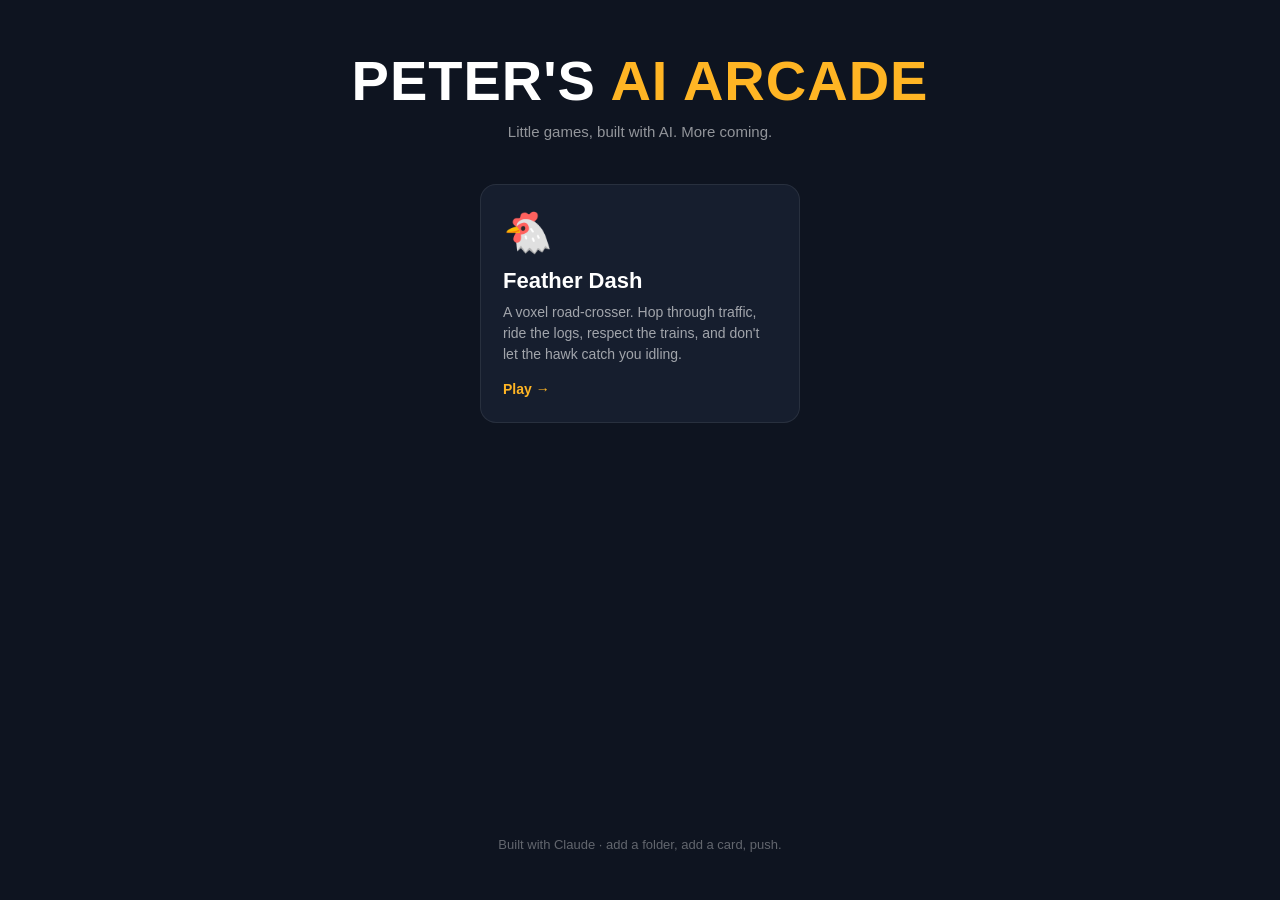
==== index.html @ ba768778 "AI Arcade: launcher + Feather Dash (voxel road-crosser) Co-Authored-By: Claude Fable 5 <noreply@anth" ====
<!DOCTYPE html>
<html lang="en">
<head>
<meta charset="utf-8">
<title>Peter's AI Arcade</title>
<meta name="viewport" content="width=device-width, initial-scale=1">
<style>
  * { margin: 0; padding: 0; box-sizing: border-box; }
  body {
    min-height: 100vh;
    background: #0e1420;
    color: #fff;
    font-family: 'Segoe UI', Arial, sans-serif;
    display: flex; flex-direction: column; align-items: center;
    padding: 48px 20px;
  }
  h1 {
    font-family: 'Arial Black', 'Segoe UI', sans-serif;
    font-size: clamp(34px, 7vw, 56px);
    letter-spacing: 1px;
  }
  h1 span { color: #ffb524; }
  .tag { margin-top: 10px; color: rgba(255,255,255,.55); font-size: 15px; }
  .grid {
    margin-top: 44px;
    display: grid; gap: 22px;
    grid-template-columns: repeat(auto-fit, minmax(260px, 320px));
    justify-content: center;
    width: 100%; max-width: 1100px;
  }
  a.card {
    display: block; text-decoration: none; color: inherit;
    background: #161e2e;
    border: 1px solid rgba(255,255,255,.08);
    border-radius: 16px;
    padding: 24px 22px;
    transition: transform .12s ease, border-color .12s ease;
  }
  a.card:hover { transform: translateY(-4px); border-color: #ffb524; }
  .emoji { font-size: 40px; }
  .card h2 { margin-top: 12px; font-size: 22px; font-weight: 800; }
  .card p { margin-top: 8px; color: rgba(255,255,255,.6); font-size: 14px; line-height: 1.5; }
  .play { margin-top: 16px; display: inline-block; color: #ffb524; font-weight: 700; font-size: 14px; }
  footer { margin-top: auto; padding-top: 60px; color: rgba(255,255,255,.35); font-size: 13px; }
</style>
</head>
<body>
  <h1>PETER'S <span>AI ARCADE</span></h1>
  <div class="tag">Little games, built with AI. More coming.</div>
  <div class="grid">
    <a class="card" href="feather-dash/">
      <div class="emoji">&#128020;</div>
      <h2>Feather Dash</h2>
      <p>A voxel road-crosser. Hop through traffic, ride the logs, respect the trains, and don't let the hawk catch you idling.</p>
      <span class="play">Play &#8594;</span>
    </a>
  </div>
  <footer>Built with Claude &middot; add a folder, add a card, push.</footer>
</body>
</html>
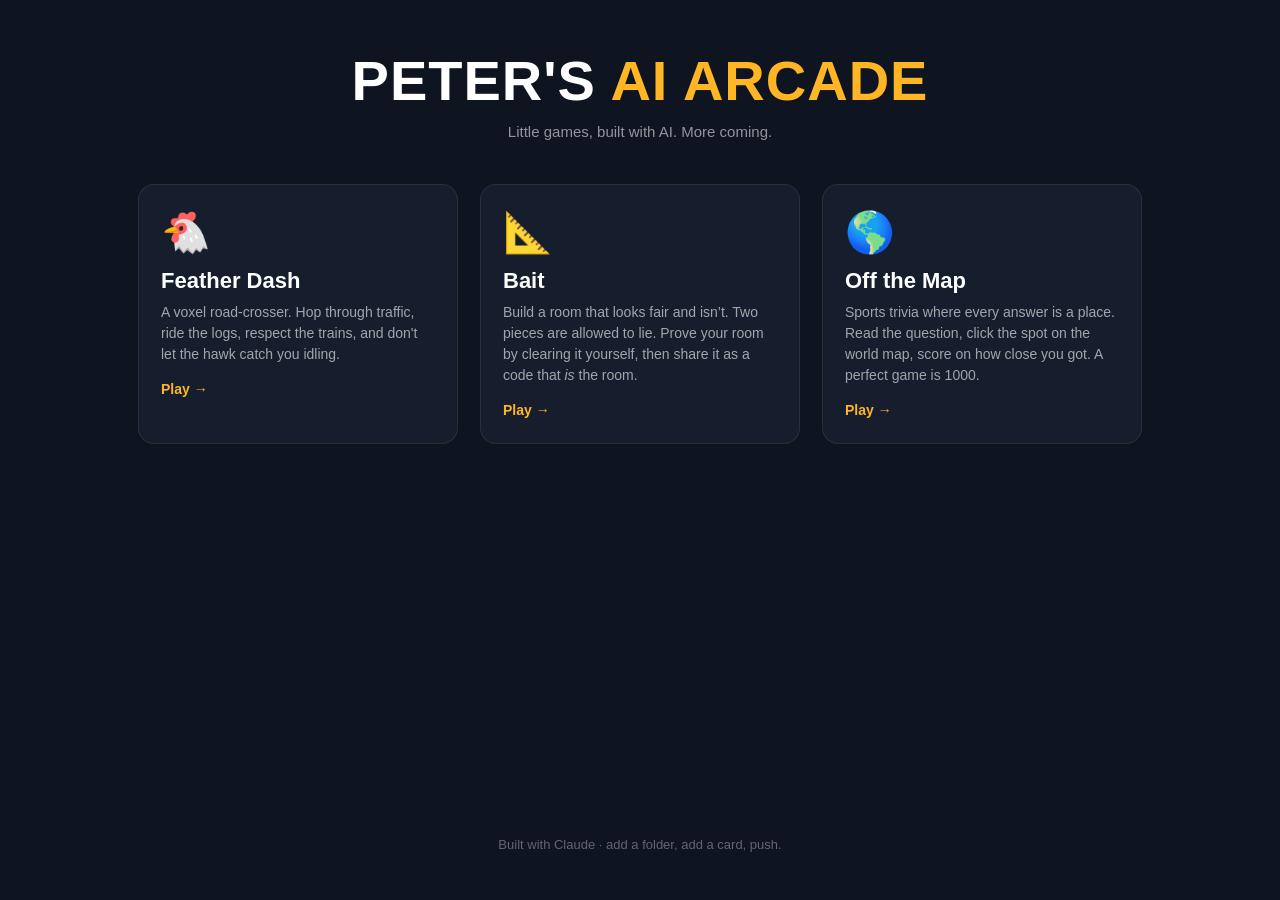
==== commit 5974a04d: "Add BAIT: build a room that looks fair and isn't A one-screen top-down precision game. You move a do" ====
--- a/index.html
+++ b/index.html
@@ -54,6 +54,18 @@
       <p>A voxel road-crosser. Hop through traffic, ride the logs, respect the trains, and don't let the hawk catch you idling.</p>
       <span class="play">Play &#8594;</span>
     </a>
+    <a class="card" href="bait/">
+      <div class="emoji">&#128208;</div>
+      <h2>Bait</h2>
+      <p>Build a room that looks fair and isn&rsquo;t. Two pieces are allowed to lie. Prove your room by clearing it yourself, then share it as a code that <em>is</em> the room.</p>
+      <span class="play">Play &#8594;</span>
+    </a>
+    <a class="card" href="geo-sports-trivia/">
+      <div class="emoji">&#127758;</div>
+      <h2>Off the Map</h2>
+      <p>Sports trivia where every answer is a place. Read the question, click the spot on the world map, score on how close you got. A perfect game is 1000.</p>
+      <span class="play">Play &#8594;</span>
+    </a>
   </div>
   <footer>Built with Claude &middot; add a folder, add a card, push.</footer>
 </body>
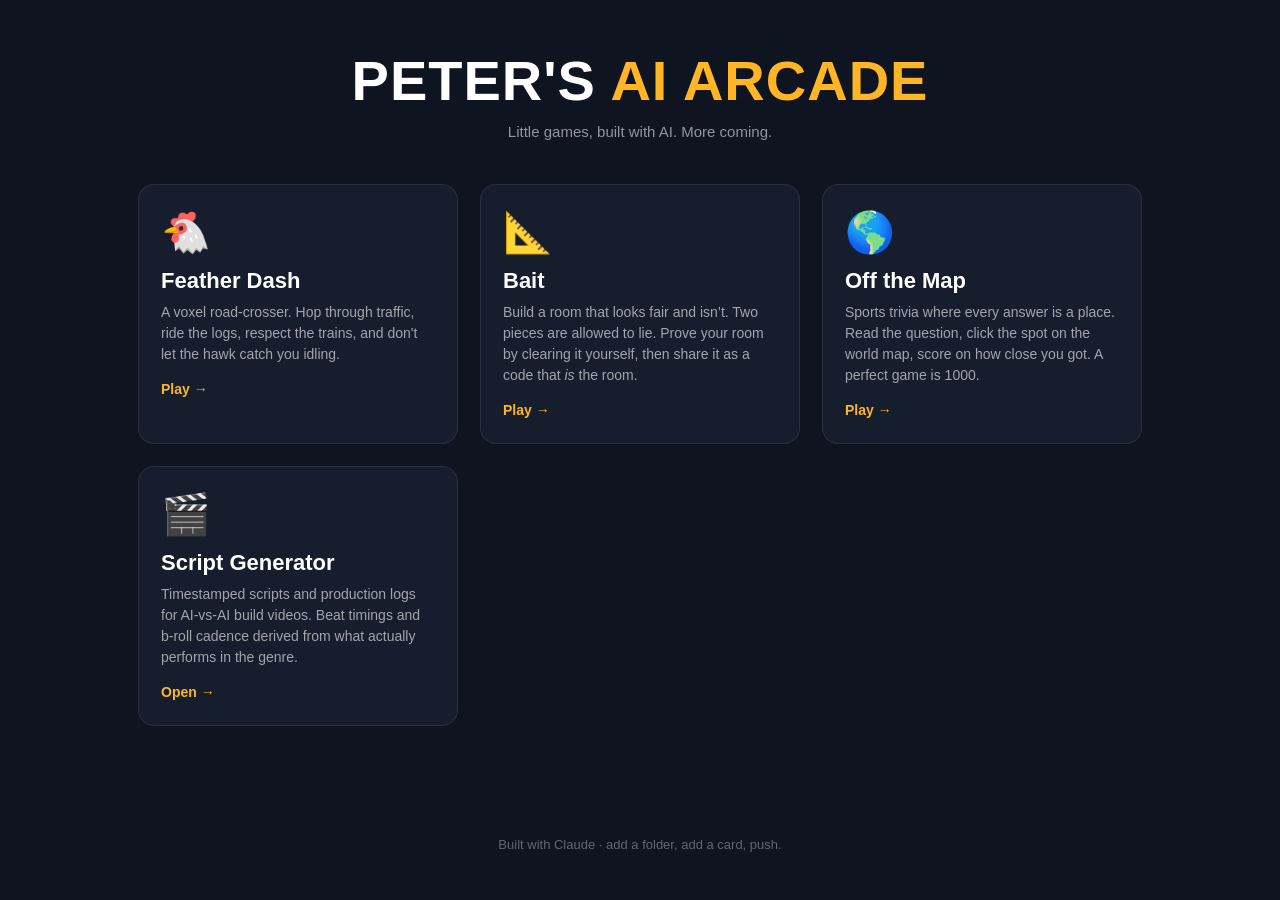
==== commit 7a4b3fec: "Add AI video script generator Timestamped script + production log generator for AI-vs-AI build video" ====
--- a/index.html
+++ b/index.html
@@ -66,6 +66,12 @@
       <p>Sports trivia where every answer is a place. Read the question, click the spot on the world map, score on how close you got. A perfect game is 1000.</p>
       <span class="play">Play &#8594;</span>
     </a>
+    <a class="card" href="script-generator/">
+      <div class="emoji">&#127916;</div>
+      <h2>Script Generator</h2>
+      <p>Timestamped scripts and production logs for AI-vs-AI build videos. Beat timings and b-roll cadence derived from what actually performs in the genre.</p>
+      <span class="play">Open &#8594;</span>
+    </a>
   </div>
   <footer>Built with Claude &middot; add a folder, add a card, push.</footer>
 </body>
